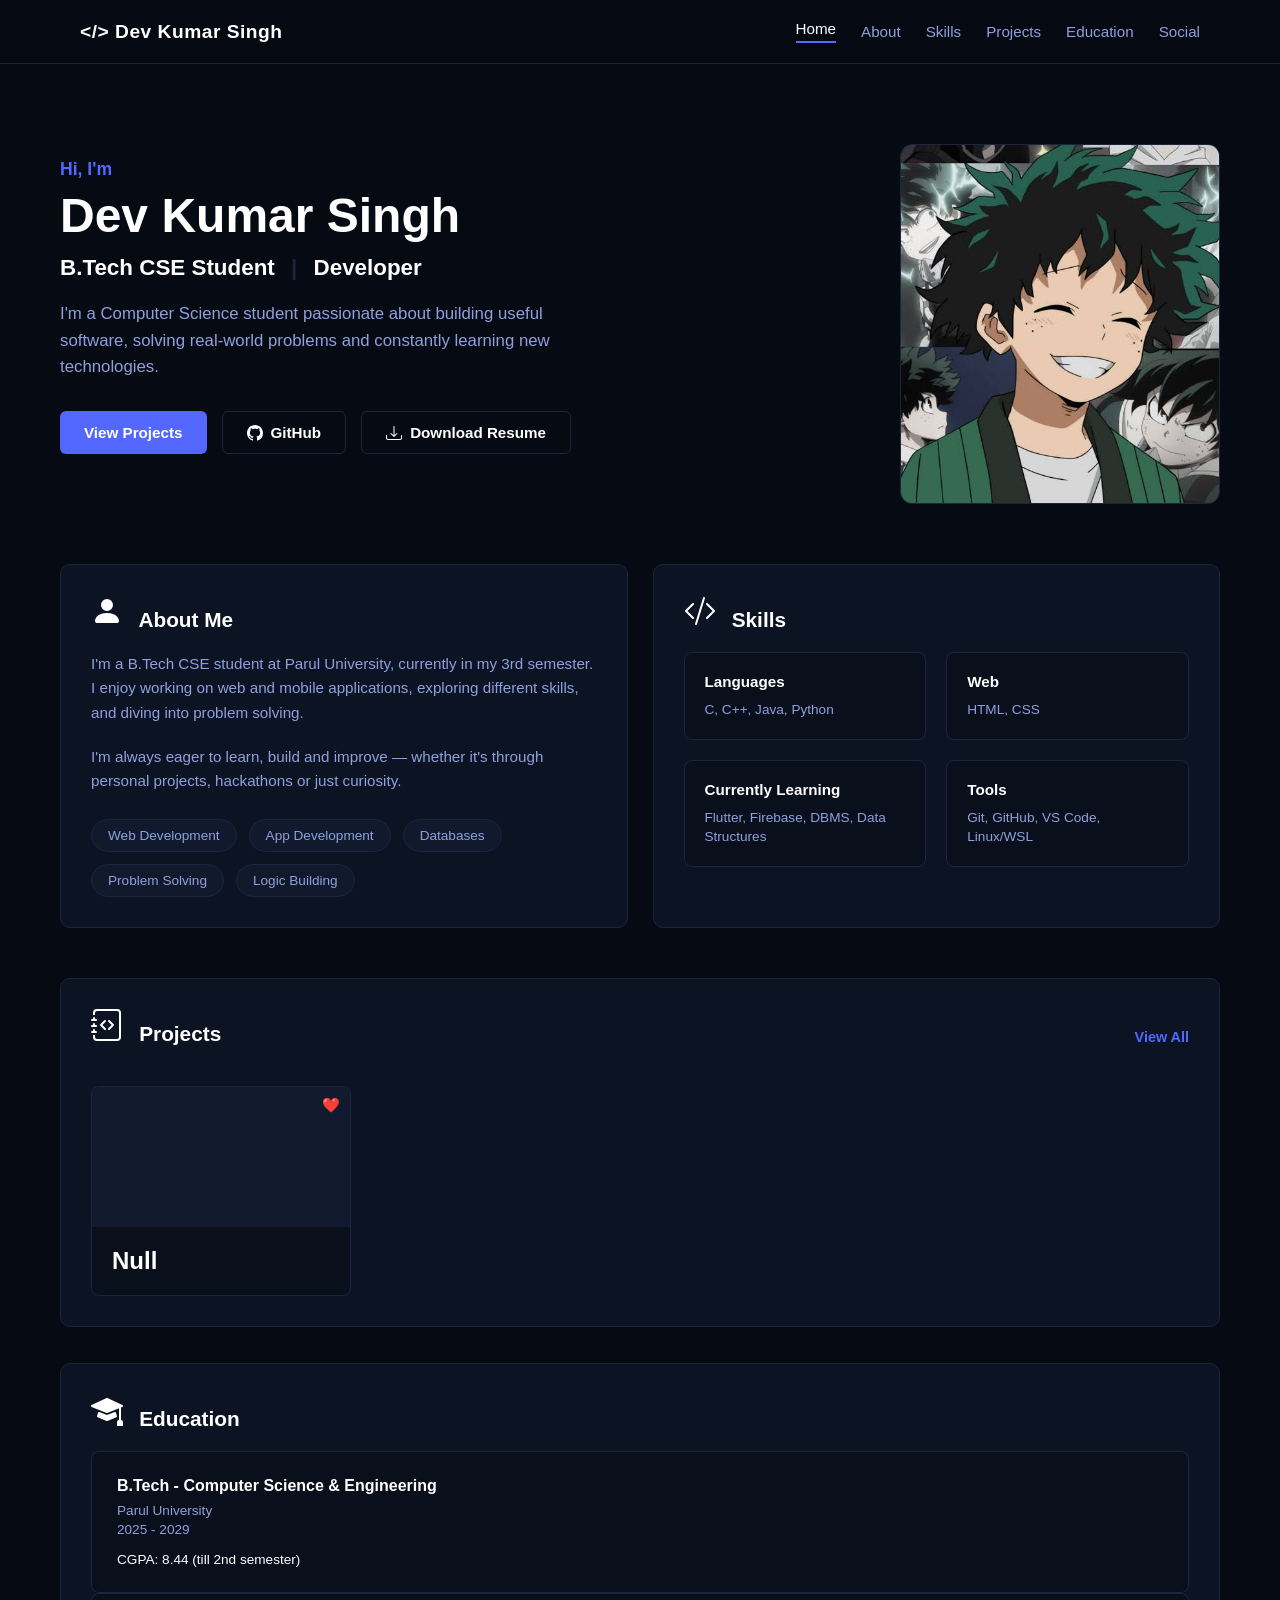
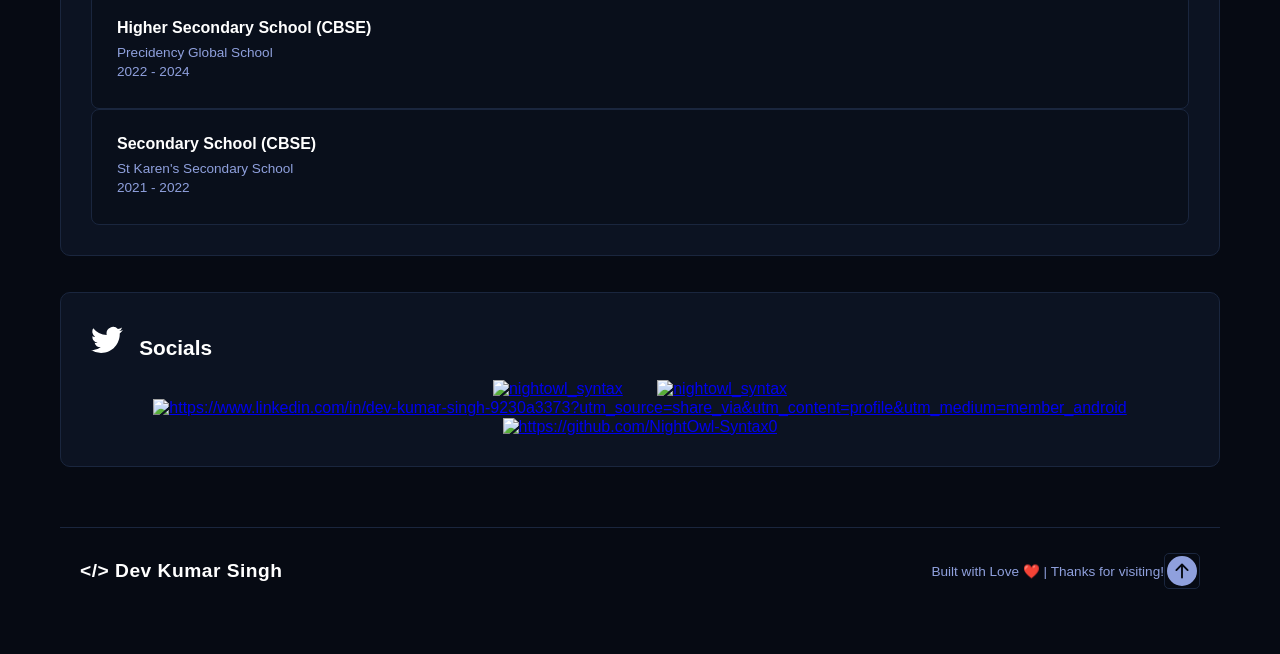
==== index.html @ f2e7d17f "Changed address path" ====
<!DOCTYPE html>
<html lang="en">

<head>
    <meta charset="UTF-8">
    <meta name="viewport" content="width=device-width, initial-scale=1.0">
    <title>Dev Kumar Singh | Portfolio</title>
    <!-- FontAwesome Icons Link -->
    <link rel="stylesheet" href="portfolio_css.css">
    <link rel="icon" type="image/x-icon" href="Deku.jpg">
</head>

<body>

    <!-- Navigation Bar -->
    <nav class="navbar">
        <div class="nav-logo">&lt;/&gt; Dev Kumar Singh</div>
        <div class="nav-links">
            <a href="#" class="active">Home</a>
            <a href="#aboutMe-section">About</a>
            <a href="#skills-section">Skills</a>
            <a href="#project-section">Projects</a>
            <a href="#education-section">Education</a>
            <a href="#socials-section">Social</a>
        </div>
    </nav>

    <div class="container">

        <!-- me Section -->
        <header class="me-section">
            <div class="me-text">
                <p class="me-greeting">Hi, I'm</p>
                <h1 class="me-name">Dev Kumar Singh</h1>
                <h2 class="me-title">B.Tech CSE Student <span>|</span> Developer</h2>
                <p class="me-desc">
                    I'm a Computer Science student passionate about building useful software, solving real-world
                    problems and constantly learning new technologies.
                </p>
                <div class="me-buttons">
                    <a href="#project-section" class="btn btn-primary">View Projects</a>
                    <a href="https://github.com/NightOwl-Syntax0" class="btn btn-outline">
                        <svg xmlns="http://www.w3.org/2000/svg" width="16" height="16" fill="currentColor"
                            class="bi bi-github" viewBox="0 0 16 16">
                            <path
                                d="M8 0C3.58 0 0 3.58 0 8c0 3.54 2.29 6.53 5.47 7.59.4.07.55-.17.55-.38 0-.19-.01-.82-.01-1.49-2.01.37-2.53-.49-2.69-.94-.09-.23-.48-.94-.82-1.13-.28-.15-.68-.52-.01-.53.63-.01 1.08.58 1.23.82.72 1.21 1.87.87 2.33.66.07-.52.28-.87.51-1.07-1.78-.2-3.64-.89-3.64-3.95 0-.87.31-1.59.82-2.15-.08-.2-.36-1.02.08-2.12 0 0 .67-.21 2.2.82.64-.18 1.32-.27 2-.27s1.36.09 2 .27c1.53-1.04 2.2-.82 2.2-.82.44 1.1.16 1.92.08 2.12.51.56.82 1.27.82 2.15 0 3.07-1.87 3.75-3.65 3.95.29.25.54.73.54 1.48 0 1.07-.01 1.93-.01 2.2 0 .21.15.46.55.38A8.01 8.01 0 0 0 16 8c0-4.42-3.58-8-8-8" />
                        </svg>
                        GitHub</a>
                    <a href="#" class="btn btn-outline">
                        <svg xmlns="http://www.w3.org/2000/svg" width="16" height="16" fill="currentColor"
                            class="bi bi-download" viewBox="0 0 16 16">
                            <path
                                d="M.5 9.9a.5.5 0 0 1 .5.5v2.5a1 1 0 0 0 1 1h12a1 1 0 0 0 1-1v-2.5a.5.5 0 0 1 1 0v2.5a2 2 0 0 1-2 2H2a2 2 0 0 1-2-2v-2.5a.5.5 0 0 1 .5-.5" />
                            <path
                                d="M7.646 11.854a.5.5 0 0 0 .708 0l3-3a.5.5 0 0 0-.708-.708L8.5 10.293V1.5a.5.5 0 0 0-1 0v8.793L5.354 8.146a.5.5 0 1 0-.708.708z" />
                        </svg>
                        Download Resume
                    </a>
                </div>
            </div>
            <div class="me-image-wrapper">
                <div class="image-box">
                    <!-- Replace source string with your portfolio portrait -->
                    <img src="Deku.jpg" alt="Dev Kumar Singh Illustration">
                </div>
            </div>
        </header>

        <!-- Main Dynamic Content Grid Area -->
        <div class="split-row grid-2">
            <!-- About Me Section -->
            <section class="section-block" id="aboutMe-section">
                <h3 class="section-title">
                    <svg xmlns="http://www.w3.org/2000/svg" width="32" height="32" fill="currentColor"
                        class="bi bi-person-fill" viewBox="0 0 16 16">
                        <path d="M3 14s-1 0-1-1 1-4 6-4 6 3 6 4-1 1-1 1zm5-6a3 3 0 1 0 0-6 3 3 0 0 0 0 6" />
                    </svg>&ensp;
                    About Me
                </h3>
                <p class="about-p">I'm a B.Tech CSE student at Parul University, currently in my 3rd semester. I enjoy
                    working on web and mobile applications, exploring different skills, and diving into problem solving.
                </p>
                <p class="about-p">I'm always eager to learn, build and improve — whether it's through personal
                    projects, hackathons or just curiosity.</p>
                <div class="badge-group">
                    <span class="badge"> Web Development</span>
                    <span class="badge"> App Development</span>
                    <span class="badge"> Databases</span>
                    <span class="badge"> Problem Solving</span>
                    <span class="badge"> Logic Building</span>
                </div>
            </section>

            <!-- Skills Section -->
            <section class="section-block" id="skills-section">
                <h3 class="section-title">
                    <svg xmlns="http://www.w3.org/2000/svg" width="32" height="32" fill="currentColor"
                        class="bi bi-code-slash" viewBox="0 0 16 16">
                        <path
                            d="M10.478 1.647a.5.5 0 1 0-.956-.294l-4 13a.5.5 0 0 0 .956.294zM4.854 4.146a.5.5 0 0 1 0 .708L1.707 8l3.147 3.146a.5.5 0 0 1-.708.708l-3.5-3.5a.5.5 0 0 1 0-.708l3.5-3.5a.5.5 0 0 1 .708 0m6.292 0a.5.5 0 0 0 0 .708L14.293 8l-3.147 3.146a.5.5 0 0 0 .708.708l3.5-3.5a.5.5 0 0 0 0-.708l-3.5-3.5a.5.5 0 0 0-.708 0" />
                    </svg>&ensp;
                    Skills
                </h3>
                <div class="skills-grid">
                    <div class="skill-card">
                        <h4> Languages</h4>
                        <p>C, C++, Java, Python</p>
                    </div>
                    <div class="skill-card">
                        <h4> Web</h4>
                        <p>HTML, CSS</p>
                    </div>
                    <div class="skill-card">
                        <h4> Currently Learning</h4>
                        <p>Flutter, Firebase, DBMS, Data Structures</p>
                    </div>
                    <div class="skill-card">
                        <h4> Tools</h4>
                        <p>Git, GitHub, VS Code, Linux/WSL</p>
                    </div>
                </div>
            </section>
        </div>

        <!-- Projects Section -->
        <section class="section-block row-margin" id="project-section">
            <div class="section-header-flex">
                <h3 class="section-title">
                    <svg xmlns="http://www.w3.org/2000/svg" width="32" height="32" fill="currentColor"
                        class="bi bi-journal-code" viewBox="0 0 16 16">
                        <path fill-rule="evenodd"
                            d="M8.646 5.646a.5.5 0 0 1 .708 0l2 2a.5.5 0 0 1 0 .708l-2 2a.5.5 0 0 1-.708-.708L10.293 8 8.646 6.354a.5.5 0 0 1 0-.708m-1.292 0a.5.5 0 0 0-.708 0l-2 2a.5.5 0 0 0 0 .708l2 2a.5.5 0 0 0 .708-.708L5.707 8l1.647-1.646a.5.5 0 0 0 0-.708" />
                        <path
                            d="M3 0h10a2 2 0 0 1 2 2v12a2 2 0 0 1-2 2H3a2 2 0 0 1-2-2v-1h1v1a1 1 0 0 0 1 1h10a1 1 0 0 0 1-1V2a1 1 0 0 0-1-1H3a1 1 0 0 0-1 1v1H1V2a2 2 0 0 1 2-2" />
                        <path
                            d="M1 5v-.5a.5.5 0 0 1 1 0V5h.5a.5.5 0 0 1 0 1h-2a.5.5 0 0 1 0-1zm0 3v-.5a.5.5 0 0 1 1 0V8h.5a.5.5 0 0 1 0 1h-2a.5.5 0 0 1 0-1zm0 3v-.5a.5.5 0 0 1 1 0v.5h.5a.5.5 0 0 1 0 1h-2a.5.5 0 0 1 0-1z" />
                    </svg>&ensp;
                    Projects
                </h3>
                <a href="#" class="view-all-link">View All </a>
            </div>
            <div class="projects-grid">
                <!-- Project 1 -->
                <div class="project-card">
                    <div class="project-thumb thumb-placeholder">
                        <span class="heart-indicator">❤️</span>
                    </div>
                    <div class="project-info">
                        <h2 style="align-items: center;">Null</h2>
                    </div>
                </div>
            </div>
        </section><br><br>


        <!-- Education Box -->
        <div class="section-block" id="education-section">
            <h3 class="section-title">
                <svg xmlns="http://www.w3.org/2000/svg" width="32" height="32" fill="currentColor"
                    class="bi bi-mortarboard-fill" viewBox="0 0 16 16">
                    <path
                        d="M8.211 2.047a.5.5 0 0 0-.422 0l-7.5 3.5a.5.5 0 0 0 .025.917l7.5 3a.5.5 0 0 0 .372 0L14 7.14V13a1 1 0 0 0-1 1v2h3v-2a1 1 0 0 0-1-1V6.739l.686-.275a.5.5 0 0 0 .025-.917z" />
                    <path
                        d="M4.176 9.032a.5.5 0 0 0-.656.327l-.5 1.7a.5.5 0 0 0 .294.605l4.5 1.8a.5.5 0 0 0 .372 0l4.5-1.8a.5.5 0 0 0 .294-.605l-.5-1.7a.5.5 0 0 0-.656-.327L8 10.466z" />
                </svg>&ensp;
                Education
            </h3>

            <div class="edu-card">
                <h5>B.Tech - Computer Science & Engineering</h5>
                <p class="edu-sub">Parul University</p>
                <p class="edu-dates">2025 - 2029</p>
                <p class="edu-score">CGPA: 8.44 (till 2nd semester)</p>
            </div>
            <div class="edu-card">
                <h5>Higher Secondary School (CBSE)</h5>
                <p class="edu-sub">Precidency Global School</p>
                <p class="edu-dates">2022 - 2024</p>
            </div>
            <div class="edu-card">
                <h5>Secondary School (CBSE)</h5>
                <p class="edu-sub">St Karen's Secondary School</p>
                <p class="edu-dates">2021 - 2022</p>
            </div>
        </div><br><br>

        <!--Socials Section -->
        <section class="section-block" id="socials-section">
            <h3 class="section-title">
                <svg xmlns="http://www.w3.org/2000/svg" width="32" height="32" fill="currentColor" class="bi bi-twitter"
                    viewBox="0 0 16 16">
                    <path
                        d="M5.026 15c6.038 0 9.341-5.003 9.341-9.334q.002-.211-.006-.422A6.7 6.7 0 0 0 16 3.542a6.7 6.7 0 0 1-1.889.518 3.3 3.3 0 0 0 1.447-1.817 6.5 6.5 0 0 1-2.087.793A3.286 3.286 0 0 0 7.875 6.03a9.32 9.32 0 0 1-6.767-3.429 3.29 3.29 0 0 0 1.018 4.382A3.3 3.3 0 0 1 .64 6.575v.045a3.29 3.29 0 0 0 2.632 3.218 3.2 3.2 0 0 1-.865.115 3 3 0 0 1-.614-.057 3.28 3.28 0 0 0 3.067 2.277A6.6 6.6 0 0 1 .78 13.58a6 6 0 0 1-.78-.045A9.34 9.34 0 0 0 5.026 15" />
                </svg>&ensp;
                Socials
            </h3>
            <div class="social-div" align="center"> <a href="https://www.leetcode.com/nightowl_syntax"
                    target="blank"><img align="center"
                        src="https://raw.githubusercontent.com/rahuldkjain/github-profile-readme-generator/master/src/images/icons/Social/leet-code.svg"
                        alt="nightowl_syntax" height="70" width="70" /></a>
                <a href="https://codeforces.com/profile/nightowl_syntax" target="blank"><img align="center"
                        src="https://raw.githubusercontent.com/rahuldkjain/github-profile-readme-generator/master/src/images/icons/Social/codeforces.svg"
                        alt="nightowl_syntax" height="70" width="70" /></a>
                <a href="https://linkedin.com/in/https://www.linkedin.com/in/dev-kumar-singh-9230a3373?utm_source=share_via&utm_content=profile&utm_medium=member_android"
                    target="blank"><img align="center"
                        src="https://raw.githubusercontent.com/rahuldkjain/github-profile-readme-generator/master/src/images/icons/Social/linked-in-alt.svg"
                        alt="https://www.linkedin.com/in/dev-kumar-singh-9230a3373?utm_source=share_via&utm_content=profile&utm_medium=member_android"
                        height="70" width="70" /></a>
                <a href="https://github.com/NightOwl-Syntax0" target="blank"><img align="center"
                        src="https://images.icon-icons.com/3685/PNG/512/github_logo_icon_229278.png"
                        alt="https://github.com/NightOwl-Syntax0" height="70" width="70" /></a>
            </div>
        </section>

        <!-- Footer Section -->
        <footer class="footer">
            <!-- Brand / Name Logo -->
            <div class="footer-logo">&lt;/&gt; Dev Kumar Singh</div>

            <!-- Centered Meta Text -->
            <div class="footer-meta">
                Built with Love <span class="heart-icon">❤️</span> | Thanks for visiting!
            </div>

            <!-- Back to Top Button Anchor -->
            <a href="#" class="back-to-top-btn" aria-label="Back to top">
                <svg xmlns="http://www.w3.org/2000/svg" width="30" height="30" fill="currentColor"
                    class="bi bi-arrow-up-circle-fill" viewBox="0 0 16 16">
                    <path
                        d="M16 8A8 8 0 1 0 0 8a8 8 0 0 0 16 0m-7.5 3.5a.5.5 0 0 1-1 0V5.707L5.354 7.854a.5.5 0 1 1-.708-.708l3-3a.5.5 0 0 1 .708 0l3 3a.5.5 0 0 1-.708.708L8.5 5.707z" />
                </svg>
            </a>
        </footer>

    </div>
</body>

</html>
---- portfolio_css.css ----
/* Scroll-behavior when nav is clicked*/
html {
    scroll-behavior: smooth;
}

section {
    scroll-margin-top: 90px;
}


:root {
    --bg-main: #060a13;
    --bg-card: #0c1322;
    --bg-border: #1a263e;
    --text-main: #ffffff;
    --text-muted: #8fa0dd;
    --accent-color: #5468ff;
    --accent-hover: #4052e6;
    --gold-tint: #ffc107;
}

/* Reset Global Document Typography Rules */
* {
    margin: 0;
    padding: 0;
    box-sizing: border-box;
    font-family: 'Segoe UI', Tahoma, Geneva, Verdana, sans-serif;
}

body {
    background-color: var(--bg-main);
    color: var(--text-main);
    overflow-x: hidden;
    padding-bottom: 40px;
}

.container {
    max-width: 1200px;
    margin: 0 auto;
    padding: 0 20px;
}

/* Top Sticky Level Navigation CSS */
.navbar {
    display: flex;
    justify-content: space-between;
    align-items: center;
    padding: 20px 80px;
    background-color: rgba(6, 10, 19, 0.85);
    backdrop-filter: blur(8px);
    position: sticky;
    top: 0;
    z-index: 1000;
    border-bottom: 1px solid var(--bg-border);
}

.nav-logo,
.footer-logo {
    font-size: 1.2rem;
    font-weight: 700;
    color: var(--text-main);
    letter-spacing: 0.5px;
}

.nav-links {
    display: flex;
    align-items: center;
    gap: 25px;
}

.nav-links a {
    text-decoration: none;
    color: var(--text-muted);
    font-size: 0.95rem;
    font-weight: 500;
    transition: color 0.3s;
}

.nav-links a:hover,
.nav-links a.active {
    color: var(--text-main);
}

.nav-links a.active {
    border-bottom: 2px solid var(--accent-color);
    padding-bottom: 4px;
}

.theme-icon {
    cursor: pointer;
    color: var(--text-muted);
    font-size: 1.1rem;
    margin-left: 10px;
    transition: color 0.3s;
}

.theme-icon:hover {
    color: var(--text-main);
}

/* me Section Component Styles Layout Structure */
.me-section {
    display: flex;
    justify-content: space-between;
    align-items: center;
    padding: 80px 0 60px 0;
    gap: 40px;
}

.me-text {
    flex: 1;
}

.me-greeting {
    color: var(--accent-color);
    font-size: 1.1rem;
    font-weight: 600;
    margin-bottom: 8px;
}

.me-name {
    font-size: 3rem;
    font-weight: 800;
    margin-bottom: 12px;
}

.me-title {
    font-size: 1.4rem;
    color: var(--text-main);
    font-weight: 600;
    margin-bottom: 20px;
}

.me-title span {
    color: var(--bg-border);
    margin: 0 10px;
}

.me-desc {
    color: var(--text-muted);
    line-height: 1.6;
    max-width: 540px;
    margin-bottom: 30px;
    font-size: 1.05rem;
}

/* Standardized Shared Button Configurations Styles Layout */
.me-buttons {
    display: flex;
    gap: 15px;
    margin-bottom: 35px;
}

.btn {
    display: inline-flex;
    align-items: center;
    gap: 8px;
    padding: 12px 24px;
    border-radius: 6px;
    text-decoration: none;
    font-size: 0.95rem;
    font-weight: 600;
    transition: all 0.3s ease;
    cursor: pointer;
}

.btn-primary {
    background-color: var(--accent-color);
    color: white;
    border: none;
}

.btn-primary:hover {
    background-color: var(--accent-hover);
}

.btn-outline {
    background-color: transparent;
    color: var(--text-main);
    border: 1px solid var(--bg-border);
}

.btn-outline:hover {
    background-color: var(--bg-border);
}

.me-socials {
    display: flex;
    gap: 20px;
}

.me-socials a {
    color: var(--text-muted);
    font-size: 1.3rem;
    transition: color 0.3s;
}

.me-socials a:hover {
    color: var(--text-main);
}

/* Right-side me Dynamic Portrait Grid Component Styles */
.me-image-wrapper {
    position: relative;
}

.image-box {
    width: 320px;
    height: 360px;
    border-radius: 12px;
    overflow: hidden;
    border: 1px solid var(--bg-border);
    background-color: var(--bg-card);
}

.image-box img {
    width: 100%;
    height: 100%;
    object-fit: cover;
}

/* Base Sections Layout Rows Mechanics */
.split-row {
    display: grid;
    gap: 25px;
}

.grid-2 {
    grid-template-columns: 1fr 1fr;
}

.grid-3 {
    grid-template-columns: 1.2fr 1fr 1fr;
}

.grid-2-wide {
    grid-template-columns: 1fr 1.6fr;
}

.row-margin {
    margin-top: 50px;
}

.section-block {
    background-color: var(--bg-card);
    border-radius: 10px;
    padding: 30px;
    border: 1px solid var(--bg-border);
}

.section-title {
    font-size: 1.3rem;
    font-weight: 700;
    margin-bottom: 20px;
    position: relative;
}

.about-p {
    color: var(--text-muted);
    line-height: 1.6;
    margin-bottom: 20px;
    font-size: 0.95rem;
}

.badge-group {
    display: flex;
    flex-wrap: wrap;
    gap: 12px;
    margin-top: 25px;
}

.badge {
    background-color: rgba(26, 38, 62, 0.4);
    border: 1px solid var(--bg-border);
    padding: 8px 16px;
    border-radius: 20px;
    font-size: 0.85rem;
    color: var(--text-muted);
    display: flex;
    align-items: center;
    gap: 8px;
}

/* Skills Layout Block Configuration Matrix Styles */
.skills-grid {
    display: grid;
    grid-template-columns: 1fr 1fr;
    gap: 20px;
}

.skill-card {
    background-color: rgba(6, 10, 19, 0.4);
    border: 1px solid var(--bg-border);
    border-radius: 8px;
    padding: 20px;
}

.skill-card h4 {
    font-size: 0.95rem;
    margin-bottom: 10px;
    display: flex;
    align-items: center;
    gap: 8px;
}

.skill-card p {
    color: var(--text-muted);
    font-size: 0.85rem;
    line-height: 1.4;
}

.icon-blue {
    color: var(--accent-color);
}

/* Projects Grid Cards Sections Container Styling Rules */
.section-header-flex {
    display: flex;
    justify-content: space-between;
    align-items: center;
    margin-bottom: 20px;
}

.view-all-link {
    color: var(--accent-color);
    text-decoration: none;
    font-size: 0.9rem;
    font-weight: 600;
    display: flex;
    align-items: center;
    gap: 6px;
}

.projects-grid {
    display: grid;
    grid-template-columns: repeat(4, 1fr);
    gap: 20px;
}

.project-card {
    background-color: rgba(6, 10, 19, 0.4);
    border: 1px solid var(--bg-border);
    border-radius: 8px;
    overflow: hidden;
    display: flex;
    flex-direction: column;
}

.project-thumb {
    height: 140px;
    background-color: #111a2e;
    position: relative;
    display: flex;
    justify-content: center;
    align-items: center;
}

.thumb-center-icon {
    font-size: 2.5rem;
    color: rgba(255, 255, 255, 0.15);
}

.heart-indicator {
    position: absolute;
    top: 10px;
    right: 10px;
    font-size: 0.9rem;
}

.project-info {
    padding: 20px;
    display: flex;
    flex-direction: column;
    flex: 1;
}

.project-info h5 {
    font-size: 1.05rem;
    margin-bottom: 8px;
}

.project-info p {
    color: var(--text-muted);
    font-size: 0.85rem;
    line-height: 1.4;
    margin-bottom: 15px;
    flex: 1;
}

.tech-tags {
    display: flex;
    flex-wrap: wrap;
    gap: 6px;
    margin-bottom: 20px;
}

.tech-tags span {
    background-color: var(--bg-border);
    font-size: 0.75rem;
    padding: 3px 8px;
    border-radius: 4px;
    color: var(--text-muted);
}

.project-links {
    display: flex;
    justify-content: space-between;
    border-top: 1px solid var(--bg-border);
    padding-top: 12px;
}

.project-links a {
    text-decoration: none;
    color: var(--text-muted);
    font-size: 0.8rem;
    display: flex;
    align-items: center;
    gap: 5px;
}

.project-links a:hover {
    color: var(--text-main);
}

/* Education Layout Style Framework Block Box Card Styling */
.edu-card {
    background-color: rgba(6, 10, 19, 0.4);
    border: 1px solid var(--bg-border);
    padding: 25px;
    border-radius: 8px;
    height: 100%;
}

.edu-main-icon {
    font-size: 2rem;
    color: var(--accent-color);
    margin-bottom: 20px;
}

.edu-card h5 {
    font-size: 1rem;
    margin-bottom: 8px;
}

.edu-sub,
.edu-dates {
    font-size: 0.85rem;
    color: var(--text-muted);
    margin-bottom: 4px;
}

.edu-score {
    font-size: 0.85rem;
    margin-top: 15px;
    color: var(--text-main);
}

/*Social Section */
.social-div a {
    margin-left: 15px;
    margin-right: 15px;
}

/* Lower Level Outer Edge Border Card Adjustments Setup CSS Rules Layout */
.border-card {
    background-color: transparent;
    border: 1px solid var(--bg-border);
}

.center-flex-card {
    display: flex;
    align-items: center;
    gap: 25px;
}

.resume-left-icon {
    font-size: 3rem;
    color: var(--text-muted);
}

.resume-content-text h4 {
    font-size: 1.2rem;
    margin-bottom: 6px;
}

.resume-content-text p {
    font-size: 0.85rem;
    color: var(--text-muted);
    margin-bottom: 15px;
    max-width: 320px;
}

.btn-icon-pack {
    padding: 10px 20px;
}

/* Footer Container Design & Mechanics */
.footer {
    max-width: 1200px;
    margin: 60px auto 0 auto;
    padding: 25px 20px;
    border-top: 1px solid #1a263e;
    /* Matches the grid border theme colors */
    display: flex;
    justify-content: space-between;
    align-items: center;
    background-color: transparent;
}

/* Brand / Logo Text Rules */
.footer-logo {
    font-size: 1.2rem;
    font-weight: 700;
    color: #ffffff;
    letter-spacing: 0.5px;
}

/* Middle Meta Information Copy */
.footer-meta {
    font-size: 0.85rem;
    color: #8fa0dd;
    margin-left: auto;
    /* Muted slate blue text color */
}

/* Red Pulsing Accent Embellishment */
.heart-icon {
    color: #e11d48;
    display: inline-block;
}

/* Interactive Back to Top Icon Box Button UI Control */
.back-to-top-btn {
    width: 36px;
    height: 36px;
    border-radius: 5px;
    border: 1px solid #1a263e;
    display: flex;
    justify-content: center;
    align-items: center;
    color: #8fa0dd;
    text-decoration: none;
    transition: all 0.3s ease;
}

/* Back to Top Hover State Feedback Action */
.back-to-top-btn:hover {
    background-color: #1a263e;
    color: #ffffff;
    transform: translateY(-2px);
    /* Gentle upward bounce effect */
}

/* Responsive Rule Adapter Framework Setup */
@media (max-width: 768px) {
    .footer {
        flex-direction: column;
        gap: 15px;
        text-align: center;
        padding: 30px 20px;
    }

    /* Positions back to top button comfortably below content on tiny screens */
    .back-to-top-btn {
        margin-top: 5px;
    }
}
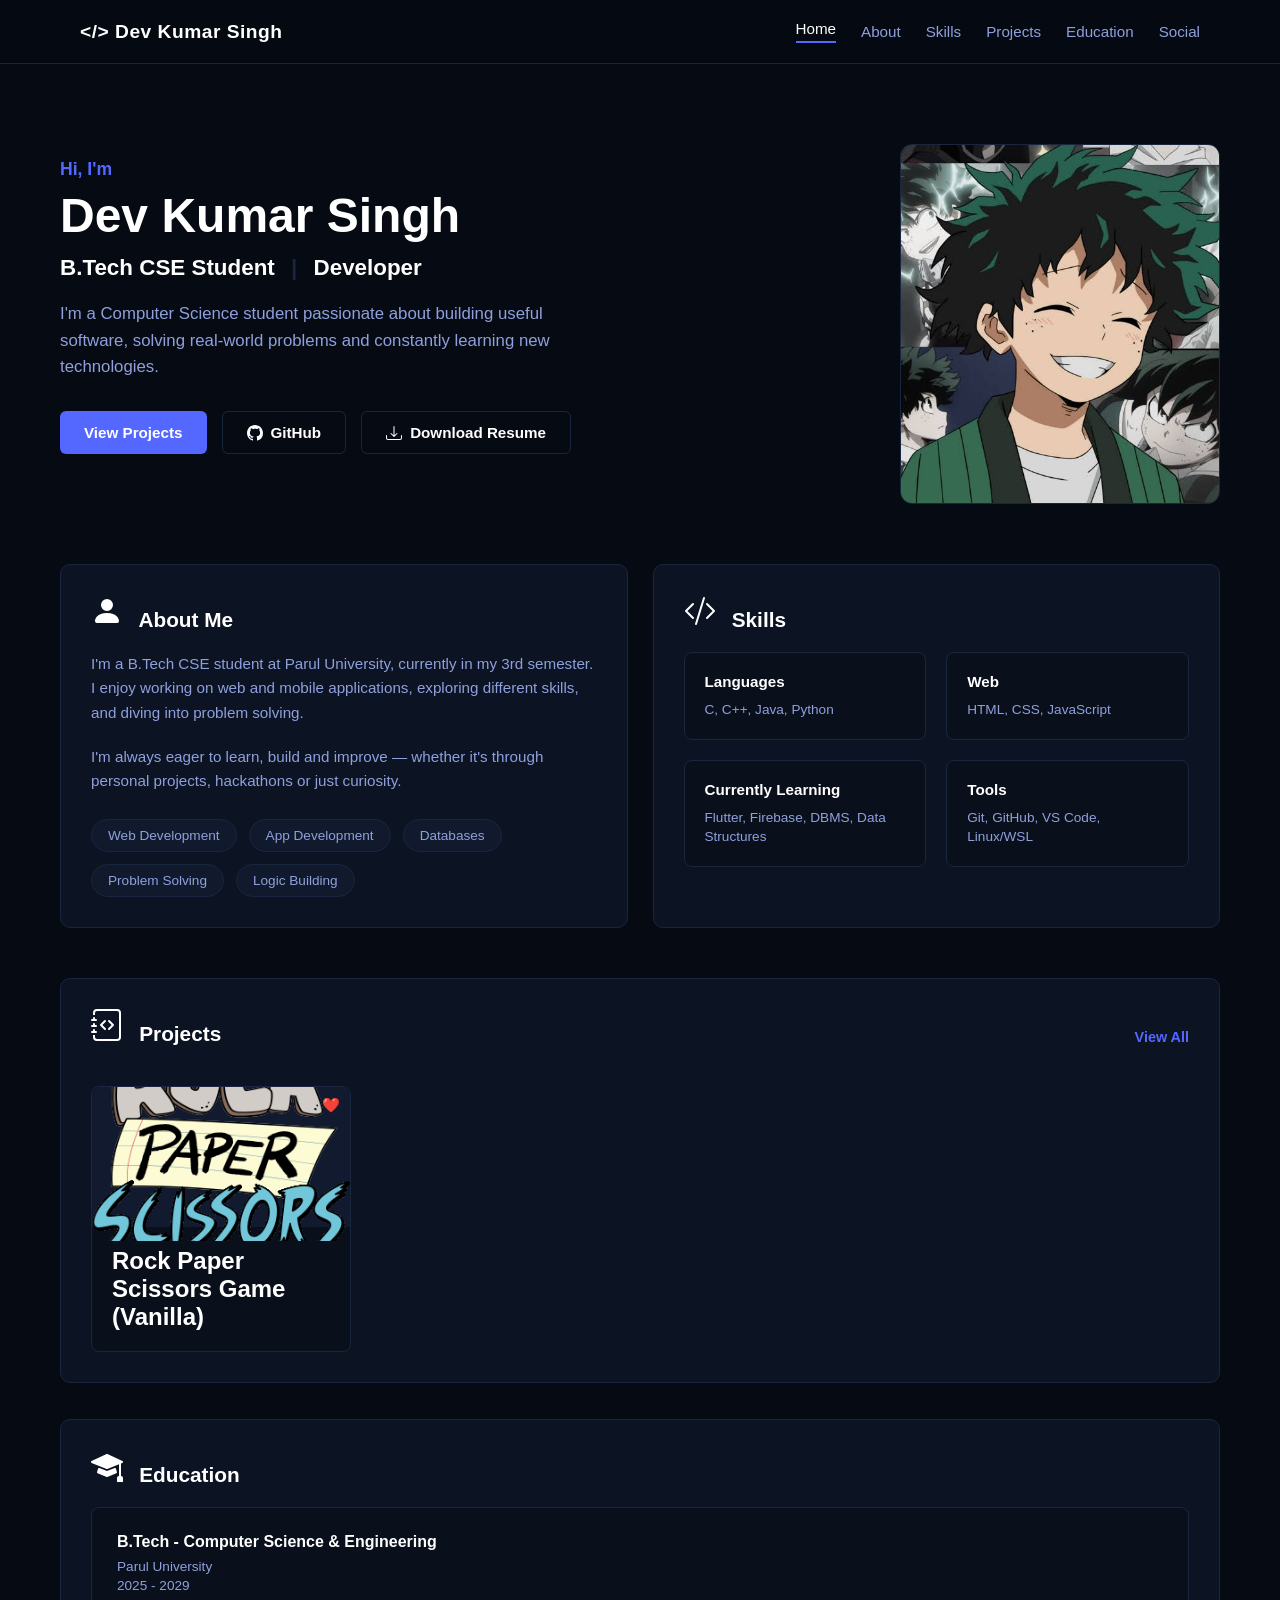
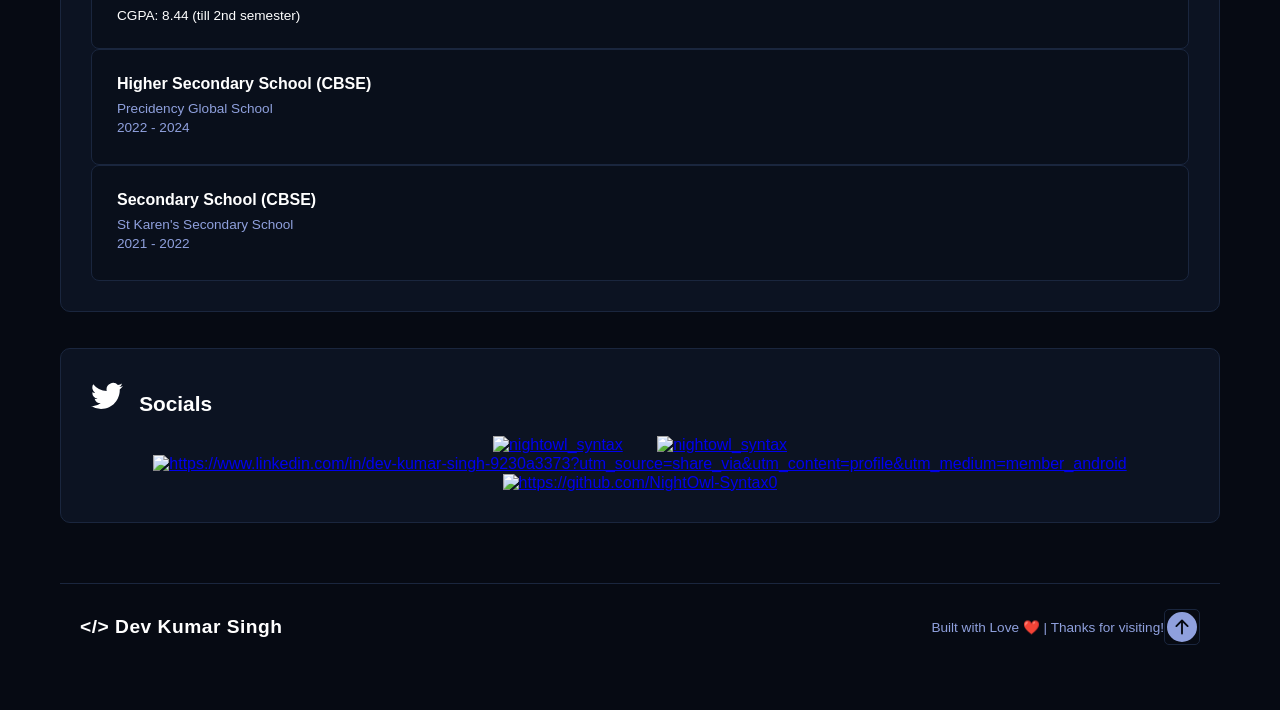
==== commit 471fdd88: "Added Project and its logo" ====
--- a/index.html
+++ b/index.html
@@ -7,7 +7,7 @@
     <title>Dev Kumar Singh | Portfolio</title>
     <!-- FontAwesome Icons Link -->
     <link rel="stylesheet" href="portfolio_css.css">
-    <link rel="icon" type="image/x-icon" href="Deku.jpg">
+    <link rel="icon" type="image/x-icon" href="assets/Deku.jpg">
 </head>
 
 <body>
@@ -46,7 +46,8 @@
                                 d="M8 0C3.58 0 0 3.58 0 8c0 3.54 2.29 6.53 5.47 7.59.4.07.55-.17.55-.38 0-.19-.01-.82-.01-1.49-2.01.37-2.53-.49-2.69-.94-.09-.23-.48-.94-.82-1.13-.28-.15-.68-.52-.01-.53.63-.01 1.08.58 1.23.82.72 1.21 1.87.87 2.33.66.07-.52.28-.87.51-1.07-1.78-.2-3.64-.89-3.64-3.95 0-.87.31-1.59.82-2.15-.08-.2-.36-1.02.08-2.12 0 0 .67-.21 2.2.82.64-.18 1.32-.27 2-.27s1.36.09 2 .27c1.53-1.04 2.2-.82 2.2-.82.44 1.1.16 1.92.08 2.12.51.56.82 1.27.82 2.15 0 3.07-1.87 3.75-3.65 3.95.29.25.54.73.54 1.48 0 1.07-.01 1.93-.01 2.2 0 .21.15.46.55.38A8.01 8.01 0 0 0 16 8c0-4.42-3.58-8-8-8" />
                         </svg>
                         GitHub</a>
-                    <a href="#" class="btn btn-outline">
+
+                    <a href="assets/Dev_Resume(pdf).pdf" target="blank" class="btn btn-outline">
                         <svg xmlns="http://www.w3.org/2000/svg" width="16" height="16" fill="currentColor"
                             class="bi bi-download" viewBox="0 0 16 16">
                             <path
@@ -61,7 +62,7 @@
             <div class="me-image-wrapper">
                 <div class="image-box">
                     <!-- Replace source string with your portfolio portrait -->
-                    <img src="Deku.jpg" alt="Dev Kumar Singh Illustration">
+                    <img src="assets/Deku.jpg" alt="Dev Kumar Singh Illustration">
                 </div>
             </div>
         </header>
@@ -108,7 +109,7 @@
                     </div>
                     <div class="skill-card">
                         <h4> Web</h4>
-                        <p>HTML, CSS</p>
+                        <p>HTML, CSS, JavaScript</p>
                     </div>
                     <div class="skill-card">
                         <h4> Currently Learning</h4>
@@ -143,10 +144,14 @@
                 <!-- Project 1 -->
                 <div class="project-card">
                     <div class="project-thumb thumb-placeholder">
+                        <img class="project-logo" src="assets/Rock Paper Scissors Logo.png" alt="Logo">
                         <span class="heart-indicator">❤️</span>
                     </div>
                     <div class="project-info">
-                        <h2 style="align-items: center;">Null</h2>
+                        <a class="project-link-decor"
+                            href="https://github.com/NightOwl-Syntax0/Rock-Paper-Scissors-Game">
+                            <h2 style="align-items: center;">Rock Paper Scissors Game (Vanilla)</h2>
+                        </a>
                     </div>
                 </div>
             </div>
--- a/portfolio_css.css
+++ b/portfolio_css.css
@@ -402,7 +402,7 @@
     color: var(--text-muted);
 }
 
-.project-links {
+/* .project-links {
     display: flex;
     justify-content: space-between;
     border-top: 1px solid var(--bg-border);
@@ -419,6 +419,18 @@
 }
 
 .project-links a:hover {
+    color: var(--text-main);
+} */
+
+/*Project Logo Image Layout */
+.project-logo {
+    width: 100%;
+    height: 120%;
+    object-fit: cover;
+}
+
+.project-link-decor {
+    text-decoration: none;
     color: var(--text-main);
 }
 
